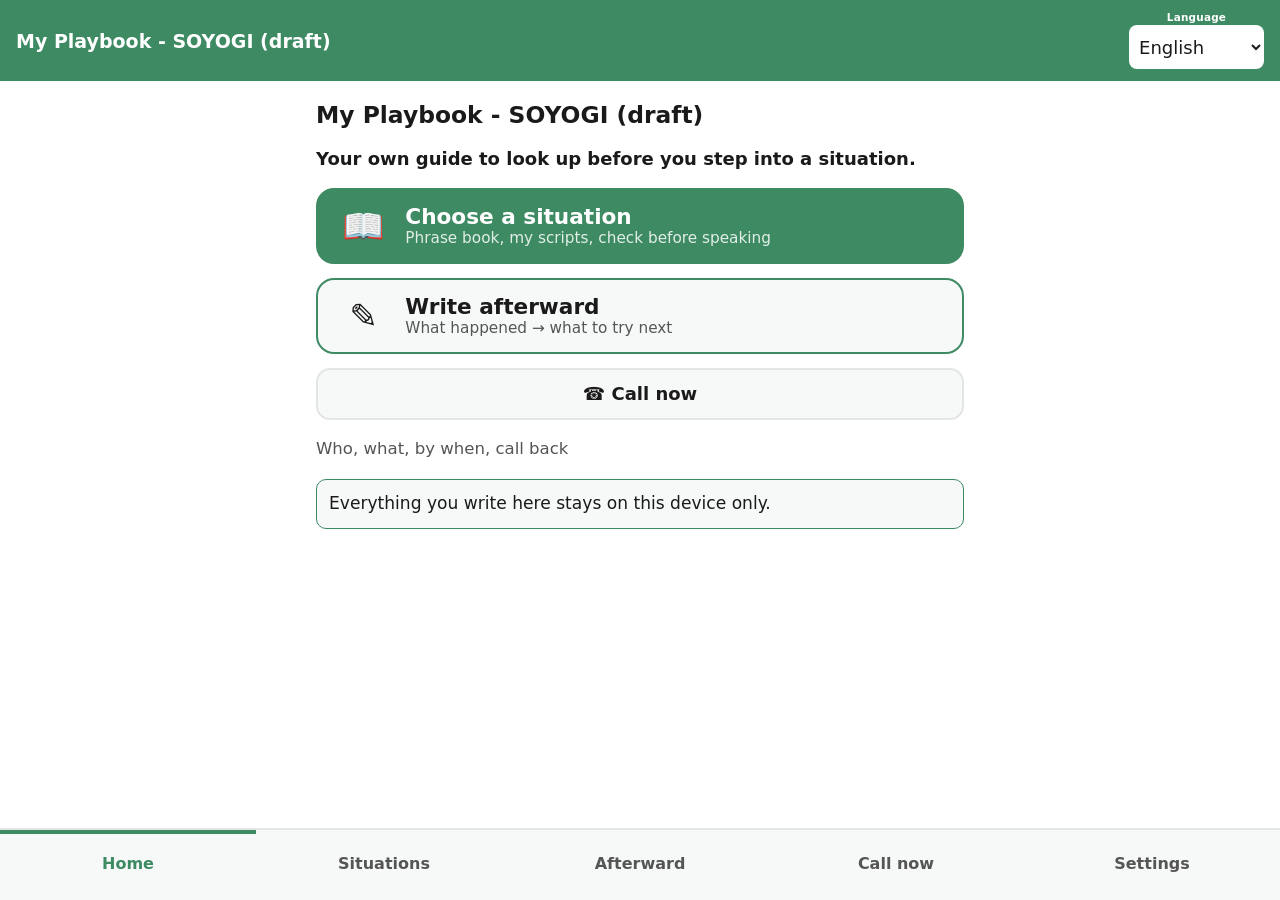
==== index.html @ 05b3d0b5 "web v0.3.0: 本体から同期 Co-Authored-By: Claude Opus 5.5 <noreply@anthropic.com>" ====
<!DOCTYPE html>
<html lang="ja">
<head>
<meta charset="UTF-8">
<meta name="viewport" content="width=device-width, initial-scale=1, viewport-fit=cover">
<meta name="theme-color" content="#2e9e6b">
<title>わたしの手引き帳(仮)</title>
<meta name="description" content="暗黙の言い方の辞典・場面ごとの自分用の台本・失敗と次に試すこと・いま電話のメモ。端末内のみ・オフライン・登録なし。">
<link rel="manifest" href="manifest.json">
<link rel="icon" href="icons/icon-192.png">
<link rel="apple-touch-icon" href="icons/icon-192.png">
<link rel="stylesheet" href="style.css">
</head>
<body class="fs0">
<header id="hd">
  <div id="hd-title">わたしの手引き帳(仮)</div>
  <div id="hd-right">
    <div id="lang-wrap">
      <span class="lang-label">Language</span>
      <select id="set-lang" aria-label="Language 言語">
        <option value="ja">日本語</option>
        <option value="en">English</option>
        <option value="de">Deutsch</option>
        <option value="fr">Français</option>
        <option value="es">Español</option>
        <option value="it">Italiano</option>
        <option value="pt">Português</option>
        <option value="nl">Nederlands</option>
        <option value="sv">Svenska</option>
        <option value="ko">한국어</option>
        <option value="zh">简体中文</option>
        <option value="ar">العربية</option>
      </select>
    </div>
  </div>
</header>

<main id="main">

  <!-- ホーム(screens/home.js が描く) -->
  <section id="scr-home" class="screen" data-scr="home"></section>

  <!-- ばめんを えらぶ(入口) → じてん / だいほん / 言う前の てんけん(ナビには置かず、ばめん画面から行く) -->
  <section id="scr-bamen" class="screen hidden" data-scr="bamen"></section>
  <section id="scr-dict" class="screen hidden" data-scr="dict"></section>
  <section id="scr-script" class="screen hidden" data-scr="script"></section>
  <section id="scr-precheck" class="screen hidden" data-scr="precheck"></section>
  <!-- あとで 書く(失敗と つぎ) / いま電話 -->
  <section id="scr-after" class="screen hidden" data-scr="after"></section>
  <section id="scr-call" class="screen hidden" data-scr="call"></section>

  <!-- せってい(共通シェル。文言は app.js の I18N_MAP が入れる) -->
  <section id="scr-set" class="screen hidden" data-scr="set">
    <h2 id="set-h-normal" class="sec-h"></h2>
    <div class="set-row"><span id="lbl-fs"></span><button id="btn-fs" class="set-btn"></button></div>
    <div class="set-row"><span id="lbl-theme"></span><button id="btn-theme" class="set-btn"></button></div>
    <div class="set-row"><span id="lbl-bgm"></span><button id="btn-bgm" class="set-btn"></button></div>
    <div class="set-row"><span id="lbl-sound"></span><button id="btn-sound" class="set-btn"></button></div>

    <!-- BUILDER: アプリ固有の設定行はここに足す(id は set-app-* で) -->
    <div id="set-app-rows"></div>

    <h2 id="set-h-backup" class="sec-h"></h2>
    <p id="bk-hint" class="hint"></p>
    <div class="bk-row">
      <button id="bk-export" class="set-btn"></button>
      <button id="bk-import" class="set-btn"></button>
    </div>
    <input id="bk-file" type="file" accept="application/json,.json" class="hidden">

    <p id="set-note" class="hint"></p>
    <p class="credit"><a id="link-privacy" href="privacy.html"></a></p>
    <p class="credit"><a id="about-credit" href="https://soudansoyogi.com/" target="_blank" rel="noopener"></a></p>
    <p id="about-ver" class="credit"></p>
  </section>

</main>

<nav id="navbar">
  <button id="nav-home" class="nav-btn active" data-scr="home"></button>
  <button id="nav-bamen" class="nav-btn" data-scr="bamen"></button>
  <button id="nav-after" class="nav-btn" data-scr="after"></button>
  <button id="nav-call" class="nav-btn" data-scr="call"></button>
  <button id="nav-set" class="nav-btn" data-scr="set"></button>
</nav>

<div id="toast" class="toast"></div>

<script src="audio.js"></script>
<script src="tap.js"></script>
<script src="i18n.js"></script>
<script src="photo.js"></script>
<script src="data/dict.ja.js"></script>
<script src="screens/router.js"></script>
<script src="screens/parts.js"></script>
<script src="screens/home.js"></script>
<script src="screens/bamen.js"></script>
<script src="screens/dict.js"></script>
<script src="screens/script.js"></script>
<script src="screens/precheck.js"></script>
<script src="screens/after.js"></script>
<script src="screens/call.js"></script>
<script src="app.js"></script>
</body>
</html>
---- style.css ----
/* わたしの手引き帳(仮) スタイル(そよぎアプリ・キット v1)
   ・そよぎブランド4色(明るい緑/水色/白/黒) = 4テーマ(body data-theme)
   ・シェルは縦フレックス(ヘッダー=上固定 / #main=スクロール / ナビ=下固定)。100dvh・特大文字でも下端まで届く
   ・大人の尊厳を保つ落ち着いたトーン。機能色のみ。でか文字・大ボタン(44px以上)・.pressing の沈み込み(tap.js連動)
   ・targetSdk36(エッジtoエッジ)のため上下左右に env(safe-area-inset-*)。画面の上下端に余白を持つ */
:root{
  --brand:#2e9e6b;
  --bg:#f2f7f3;
  --ink:#1a1a1a;
  --card:#ffffff;
  --line:#d7e5da;
  --sub:#555;
  --alert:#d43f3f;
  --ok:#2e9e6b;
}
body[data-theme="aqua"]{ --brand:#2b8fb5; --bg:#eff7fa; --line:#cfe5ee; }
body[data-theme="white"]{ --brand:#3d8a63; --bg:#ffffff; --card:#f7f9f8; --line:#e2e6e4; }
body[data-theme="dark"]{
  --brand:#43c08a; --bg:#191d1b; --card:#242a27; --ink:#f2f2f2; --line:#3a423e; --sub:#b5bdb8;
}

*{ box-sizing:border-box; -webkit-tap-highlight-color:transparent; }
html,body{ margin:0; }
body{
  font-family:"Hiragino Sans","Yu Gothic UI","Noto Sans JP",system-ui,sans-serif;
  background:var(--bg); color:var(--ink);
  line-height:1.6;
  height:100vh; height:100dvh;
  display:flex; flex-direction:column;
  overflow:hidden;
  -webkit-touch-callout:none;
}
body.fs0{ font-size:18px; }
body.fs1{ font-size:21px; }
body.fs2{ font-size:25px; }

/* ======== ヘッダー(chromeは固定19px=fs2でも肥大させない) ======== */
header#hd{
  background:var(--brand); color:#fff;
  padding:calc(12px + env(safe-area-inset-top)) max(16px, env(safe-area-inset-right)) 12px max(16px, env(safe-area-inset-left));
  font-weight:700; font-size:19px;
  display:flex; align-items:center; justify-content:space-between; gap:14px;
  flex-shrink:0; overflow:hidden;
  min-height:calc(72px + env(safe-area-inset-top));
}
#hd-title{ flex:1; min-width:2.5em; overflow:hidden; text-overflow:ellipsis; white-space:nowrap; }
#hd-right{ display:flex; align-items:flex-end; gap:14px; flex-shrink:0; }
#lang-wrap{ display:flex; flex-direction:column; align-items:center; gap:3px; flex-shrink:0; }
.lang-label{ font-size:.55em; font-weight:700; color:#fff; line-height:1; letter-spacing:.02em; }
#hd #set-lang{
  min-height:44px; font-size:.95em; font-family:inherit;
  border:none; border-radius:8px; padding:2px 6px;
  background:#fff; color:#1a1a1a;
}
.hd-btn{
  min-height:44px; min-width:44px; padding:0 10px;
  border:none; border-radius:8px; background:rgba(255,255,255,.22); color:#fff;
  font-size:1em; font-family:inherit; font-weight:700;
}

/* ======== 本文(ここだけスクロール) ======== */
#main{
  flex:1 1 auto; min-height:0; overflow-y:auto;
  -webkit-overflow-scrolling:touch;
  width:100%; max-width:680px; margin:0 auto;
  padding:16px max(16px, env(safe-area-inset-right)) 24px max(16px, env(safe-area-inset-left));
}
.screen.hidden, .hidden, [hidden]{ display:none !important; }
.scr-title{ font-size:1.3em; margin:0 0 10px; }
.sec-h{ font-size:1.05em; margin:24px 0 8px; }
.hint{ color:var(--sub); font-size:.92em; }
.note{
  background:var(--card); border:1.5px solid var(--brand); border-radius:10px;
  padding:10px 12px; color:var(--ink); font-size:.95em; margin:0 0 10px;
}
.tagline{ font-weight:700; margin:4px 0 14px; }

/* ======== 共通部品 ======== */
.big-btn{
  display:flex; align-items:center; gap:16px; width:100%; font-size:1em;
  min-height:76px; padding:14px 20px; margin:0 0 14px;
  border:2px solid var(--brand); background:var(--card); color:var(--ink);
  border-radius:18px; font-family:inherit; text-align:left;
}
.big-btn .ico{ font-size:1.9em; line-height:1; flex:none; width:1.5em; text-align:center; }
.big-btn .lbl{ font-size:1.2em; font-weight:700; }
.big-btn.primary{ background:var(--brand); color:#fff; }
.big-btn.alert{ border-color:var(--alert); }
.big-btn.huge{ min-height:40vh; min-height:40dvh; justify-content:center; text-align:center; font-size:1.3em; }
.grid2{ display:grid; grid-template-columns:1fr 1fr; gap:12px; }
.grid2 .big-btn{ flex-direction:column; justify-content:center; text-align:center; margin:0; min-height:120px; }
.card{
  background:var(--card); border:2px solid var(--line); border-radius:16px;
  padding:12px 14px; margin:0 0 12px;
}
.card.tappable{ border-color:var(--brand); }
.row{ display:flex; align-items:center; gap:10px; }
.row.between{ justify-content:space-between; }
.btn{
  min-height:52px; min-width:52px; padding:0 18px;
  display:inline-flex; align-items:center; justify-content:center; gap:8px;
  border:2px solid var(--line); background:var(--card); color:var(--ink);
  border-radius:14px; font-family:inherit; font-size:1em; font-weight:700;
}
.btn.primary{ border-color:var(--brand); background:var(--brand); color:#fff; }
.btn.danger{ border-color:#cc3b30; color:#cc3b30; }
body[data-theme="dark"] .btn.danger{ border-color:#ef9a9a; color:#ef9a9a; }
.btn.wide{ width:100%; }
.btn-row{ display:flex; gap:10px; flex-wrap:wrap; margin:10px 0; }
.btn-row .btn{ flex:1; }
.field{ margin:12px 0; }
.field label{ display:block; font-weight:700; margin:0 0 4px; }
.field input[type="text"], .field input[type="number"], .field input[type="date"], .field input[type="time"], .field textarea, .field select{
  width:100%; font-size:1em; font-family:inherit;
  padding:10px; border:2px solid var(--line); border-radius:10px;
  background:var(--card); color:var(--ink);
}
.field textarea{ resize:vertical; min-height:2.6em; }
.list{ margin:0; padding:0; list-style:none; }
.list li{
  background:var(--card); border:2px solid var(--line); border-radius:12px;
  padding:10px 12px; margin:0 0 8px; min-height:52px;
  display:flex; align-items:center; gap:10px;
}
.list li .grow{ flex:1; min-width:0; overflow-wrap:anywhere; }
.chips{ display:flex; flex-wrap:wrap; gap:8px; }
.chip{
  min-height:44px; padding:6px 14px; border-radius:999px;
  border:2px solid var(--line); background:var(--card); color:var(--ink);
  font-family:inherit; font-size:.95em; font-weight:700;
}
.chip.on{ border-color:var(--brand); background:var(--brand); color:#fff; }
.empty{ color:var(--sub); text-align:center; padding:20px 8px; }
.photo-thumb{ width:64px; height:64px; object-fit:cover; border-radius:10px; background:var(--bg); flex:none; }
.photo-big{ width:100%; max-width:min(90vw,420px); aspect-ratio:1/1; object-fit:contain; border-radius:16px; background:var(--card); border:2px solid var(--line); display:block; margin:0 auto; }

/* ======== でか文字・見せる(全画面) ======== */
.ov{
  position:fixed; inset:0; z-index:300; background:var(--bg); color:var(--ink);
  overflow-y:auto; -webkit-overflow-scrolling:touch;
  padding:calc(20px + env(safe-area-inset-top)) max(16px, env(safe-area-inset-right))
          calc(96px + env(safe-area-inset-bottom)) max(16px, env(safe-area-inset-left));
}
.ov.show-white{ background:#fff; color:#1a1a1a; }
.ov.show-black{ background:#000; color:#fff; }
.ov-close{
  position:fixed; min-height:64px; z-index:301;
  bottom:calc(16px + env(safe-area-inset-bottom));
  left:max(16px, env(safe-area-inset-left)); right:max(16px, env(safe-area-inset-right));
  background:var(--brand); color:#fff; border:none; border-radius:12px;
  font-size:1.2em; font-weight:700; font-family:inherit;
}
.show-head{ font-size:1.3em; font-weight:800; border:3px solid var(--brand); border-radius:12px; padding:12px; text-align:center; }
.show-block{ margin-top:18px; }
.show-label{ font-size:.9em; color:var(--sub); font-weight:700; }
.show-value{ font-size:1.9em; font-weight:800; line-height:1.35; background:var(--card); border-radius:10px; padding:10px 12px; overflow-wrap:anywhere; }
.step-text{ font-size:2em; font-weight:800; line-height:1.4; text-align:center; margin:12vh 0 24px; overflow-wrap:anywhere; }
.call-btn{
  display:block; margin-top:10px; min-height:64px; line-height:64px;
  background:#2e9e6b; color:#fff; text-align:center;
  font-size:1.3em; font-weight:800; border-radius:12px; text-decoration:none;
}

/* ======== せってい ======== */
.set-row{
  display:flex; justify-content:space-between; align-items:center;
  min-height:56px; gap:12px; border-bottom:1px solid var(--line);
}
.set-btn{
  min-width:120px; min-height:48px; font-size:1em; font-family:inherit;
  border:2px solid var(--brand); background:var(--card); color:var(--ink);
  border-radius:10px;
}
select{ min-height:48px; font-size:1em; font-family:inherit; }
.bk-row{ display:flex; gap:12px; }
.bk-row .set-btn{ flex:1; }
input[type="file"].hidden{ display:none; }
.credit{ color:var(--sub); margin-top:20px; text-align:center; }
.credit a{ color:var(--brand); text-decoration:underline; display:inline-block; padding:8px 4px; }

/* ======== ナビ(下固定・最大6) ======== */
#navbar{
  flex-shrink:0; display:flex;
  background:var(--card); border-top:2px solid var(--line);
  padding-bottom:max(6px, env(safe-area-inset-bottom));
  padding-left:env(safe-area-inset-left); padding-right:env(safe-area-inset-right);
}
.nav-btn{
  flex:1; min-height:64px; min-width:44px; border:none; background:none;
  font-size:clamp(12px, 3.6vw, 16px); line-height:1.25; word-break:keep-all; font-weight:700; font-family:inherit; color:var(--sub);
  border-top:4px solid transparent; padding:4px 2px;
}
.nav-btn.active{ color:var(--brand); border-top-color:var(--brand); }
.nav-btn.hidden{ display:none; }

/* tap.js の押下フィードバック */
.pressing{ transform:scale(.97); filter:brightness(.92); }

/* トースト */
.toast{
  position:fixed; bottom:calc(96px + env(safe-area-inset-bottom)); left:50%; transform:translateX(-50%);
  background:#333; color:#fff; padding:10px 18px; border-radius:999px;
  opacity:0; transition:opacity .25s; pointer-events:none; z-index:400; max-width:88%; width:max-content;
}
.toast.show{ opacity:1; }

/* ======== わたしの手引き帳 固有(シェルの変更点として README に記載) ======== */
.big-btn .txt{ display:flex; flex-direction:column; min-width:0; }
.big-btn .sub{ font-size:.85em; font-weight:400; color:var(--sub); }
.big-btn.primary .sub{ color:rgba(255,255,255,.85); }
.pre{ white-space:pre-wrap; }
.dict-word{ font-weight:700; font-size:1.05em; overflow-wrap:anywhere; }
.dict-head{ font-size:1.5em; margin:8px 0; }
.dict-text{ margin:4px 0 0; font-size:1.05em; }
.dict-maybe{ margin:4px 0 0; padding-left:1.2em; }
.dict-maybe li{ margin:0 0 4px; }
.pre-answer{ font-size:1.25em; font-weight:700; line-height:1.4; background:var(--card); border-radius:10px; padding:10px 12px; overflow-wrap:anywhere; }
.field input.call-input{ font-size:1.35em; font-weight:700; letter-spacing:.04em; }

/* ======== 写真の取り込みとトリミング(photo.js) ======== */
.photo-ov{
  position:fixed; inset:0; z-index:350; background:var(--bg); color:var(--ink);
  display:flex; flex-direction:column; align-items:center; overflow-y:auto;
  padding:calc(20px + env(safe-area-inset-top)) 16px calc(24px + env(safe-area-inset-bottom));
}
.photo-ov-title{ font-size:1.18em; font-weight:700; margin:0 0 6px; text-align:center; }
.photo-ov-hint{ color:var(--sub); font-size:.92em; text-align:center; margin:0 0 14px; max-width:22em; }
.photo-crop-canvas{
  width:min(80vw,300px); height:min(80vw,300px); max-width:300px; max-height:300px;
  border-radius:12px; border:2px solid var(--brand); background:#000; touch-action:none; display:block;
}
.photo-dpad{ display:grid; grid-template-columns:repeat(3,52px); grid-template-rows:repeat(3,52px); gap:6px; margin:14px 0 6px; justify-content:center; }
.photo-nudge{ min-width:52px; min-height:52px; border:2px solid var(--line); background:var(--card); color:var(--ink); border-radius:12px; font-size:1.2em; font-family:inherit; }
.photo-nudge.spacer{ border:none; background:none; }
.photo-zoom-row{ display:flex; align-items:center; gap:10px; width:100%; max-width:340px; margin:8px 0 2px; }
.photo-zoom-row input[type="range"]{ flex:1; min-height:44px; accent-color:var(--brand); }
.photo-row{ display:flex; gap:12px; justify-content:center; flex-wrap:wrap; width:100%; max-width:420px; margin-top:12px; }
.photo-file{ display:none; }
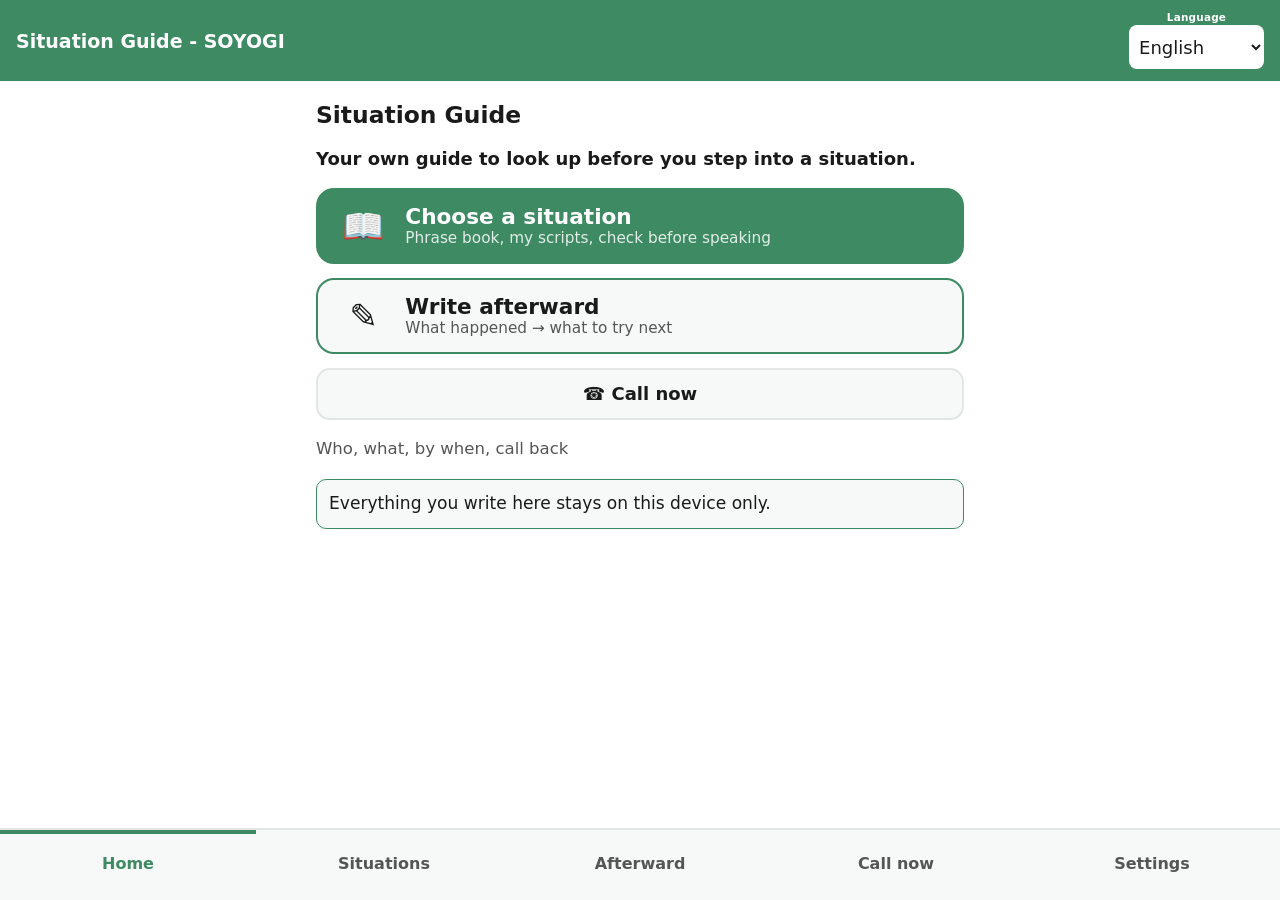
==== commit 9b6a755d: "web v0.4.0: 本体から同期 Co-Authored-By: Claude Opus 5.5 <noreply@anthropic.com>" ====
--- a/index.html
+++ b/index.html
@@ -4,7 +4,7 @@
 <meta charset="UTF-8">
 <meta name="viewport" content="width=device-width, initial-scale=1, viewport-fit=cover">
 <meta name="theme-color" content="#2e9e6b">
-<title>わたしの手引き帳(仮)</title>
+<title>場面の手引き・そよぎ</title>
 <meta name="description" content="暗黙の言い方の辞典・場面ごとの自分用の台本・失敗と次に試すこと・いま電話のメモ。端末内のみ・オフライン・登録なし。">
 <link rel="manifest" href="manifest.json">
 <link rel="icon" href="icons/icon-192.png">
@@ -13,7 +13,7 @@
 </head>
 <body class="fs0">
 <header id="hd">
-  <div id="hd-title">わたしの手引き帳(仮)</div>
+  <div id="hd-title">場面の手引き・そよぎ</div>
   <div id="hd-right">
     <div id="lang-wrap">
       <span class="lang-label">Language</span>
--- a/style.css
+++ b/style.css
@@ -1,4 +1,4 @@
-/* わたしの手引き帳(仮) スタイル(そよぎアプリ・キット v1)
+/* 場面の手引き・そよぎ スタイル(そよぎアプリ・キット v1)
    ・そよぎブランド4色(明るい緑/水色/白/黒) = 4テーマ(body data-theme)
    ・シェルは縦フレックス(ヘッダー=上固定 / #main=スクロール / ナビ=下固定)。100dvh・特大文字でも下端まで届く
    ・大人の尊厳を保つ落ち着いたトーン。機能色のみ。でか文字・大ボタン(44px以上)・.pressing の沈み込み(tap.js連動)
@@ -204,7 +204,7 @@
 }
 .toast.show{ opacity:1; }
 
-/* ======== わたしの手引き帳 固有(シェルの変更点として README に記載) ======== */
+/* ======== 場面の手引き 固有(シェルの変更点として README に記載) ======== */
 .big-btn .txt{ display:flex; flex-direction:column; min-width:0; }
 .big-btn .sub{ font-size:.85em; font-weight:400; color:var(--sub); }
 .big-btn.primary .sub{ color:rgba(255,255,255,.85); }
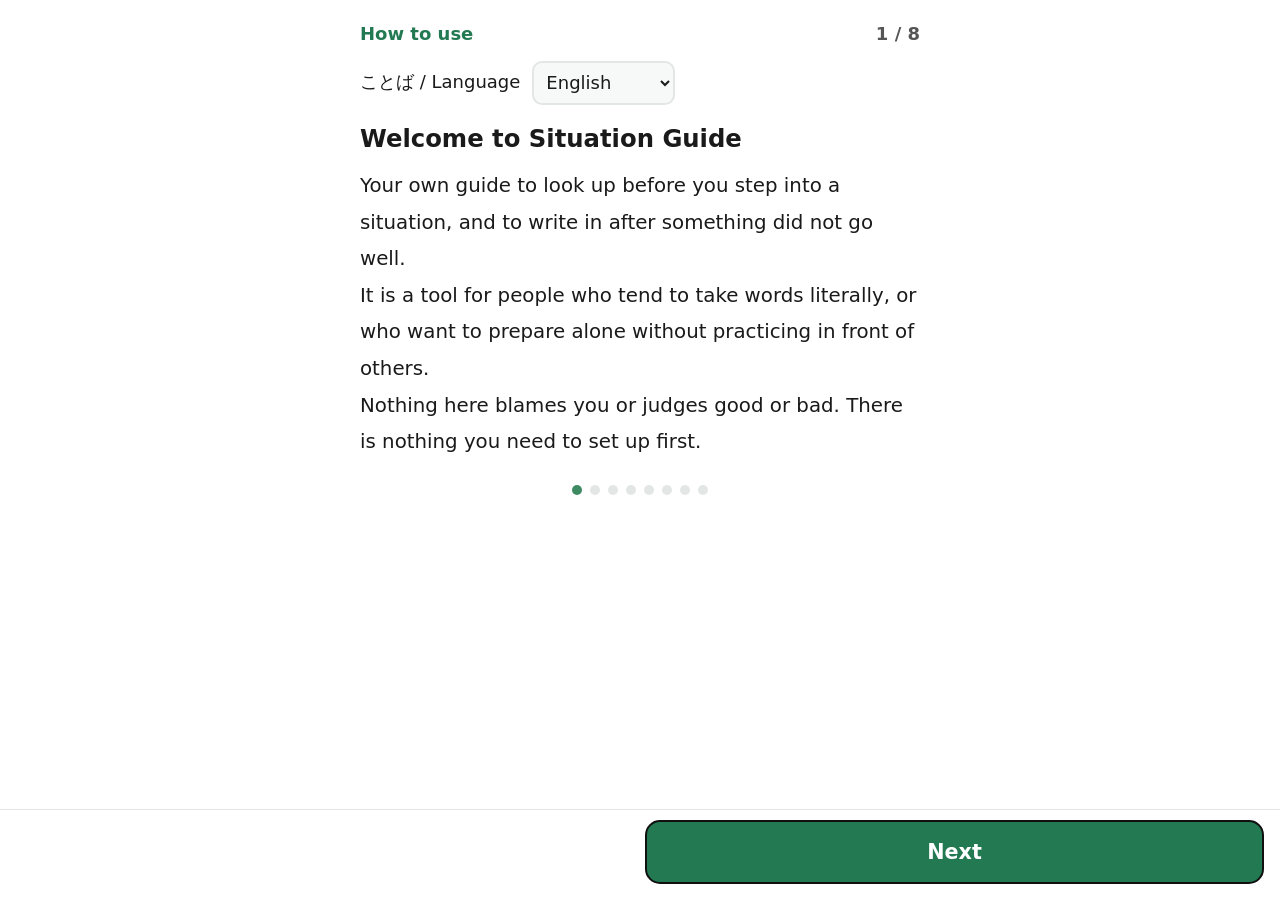
==== commit c24a5a16: "web v0.4.7: 本体から同期 Co-Authored-By: Claude Opus 5.5 <noreply@anthropic.com>" ====
--- a/index.html
+++ b/index.html
@@ -60,6 +60,9 @@
     <!-- BUILDER: アプリ固有の設定行はここに足す(id は set-app-* で) -->
     <div id="set-app-rows"></div>
 
+    <!-- はじめての つかいかた を もう一度(app.js openGuide・GUIDE_AGAIN=false なら隠す) -->
+    <div id="set-guide-row" class="set-row"><span id="lbl-guide"></span><button id="btn-guide" class="set-btn"></button></div>
+
     <h2 id="set-h-backup" class="sec-h"></h2>
     <p id="bk-hint" class="hint"></p>
     <div class="bk-row">
--- a/style.css
+++ b/style.css
@@ -196,6 +196,17 @@
 /* tap.js の押下フィードバック */
 .pressing{ transform:scale(.97); filter:brightness(.92); }
 
+/* アプリの中の確かめの窓(app.js askBox・Play版だけ・2026-09-29)。重ねた画面・写真の切りとりより上、トーストより下 */
+.ov.ask-ov{
+  z-index:360; background:rgba(0,0,0,.55); display:flex; align-items:center; justify-content:center;
+  padding:calc(16px + env(safe-area-inset-top)) max(16px, env(safe-area-inset-right))
+          calc(16px + env(safe-area-inset-bottom)) max(16px, env(safe-area-inset-left));
+}
+.ask-box{ background:var(--card); color:var(--ink); border:2px solid var(--line); border-radius:16px; padding:20px 16px 16px; width:min(100%, 460px); max-height:100%; overflow-y:auto; }
+.ask-msg{ font-size:1.15em; font-weight:700; line-height:1.55; margin:0 0 18px; word-break:keep-all; overflow-wrap:anywhere; white-space:pre-wrap; }   /* 分かち書きの空白で折る(語の途中で切らない) */
+.ask-row{ display:flex; flex-wrap:wrap; gap:10px; }
+.ask-row .btn{ flex:1 1 7em; min-height:56px; font-size:1.1em; }
+
 /* トースト */
 .toast{
   position:fixed; bottom:calc(96px + env(safe-area-inset-bottom)); left:50%; transform:translateX(-50%);
@@ -216,6 +227,45 @@
 .dict-maybe li{ margin:0 0 4px; }
 .pre-answer{ font-size:1.25em; font-weight:700; line-height:1.4; background:var(--card); border-radius:10px; padding:10px 12px; overflow-wrap:anywhere; }
 .field input.call-input{ font-size:1.35em; font-weight:700; letter-spacing:.04em; }
+/* 右から左(ar)でも大ボタンの文字は行の始まりにそろえる */
+.big-btn{ text-align:start; }
+/* 一覧: ＋ボタン・場面タグ・項目の間をあける / 長い題は3行で切る(開けば全文) */
+.chips{ margin:10px 0 12px; }
+.list .dict-word{ display:-webkit-box; -webkit-box-orient:vertical; -webkit-line-clamp:3; line-clamp:3; overflow:hidden; }
+.list .grow .hint{ display:-webkit-box; -webkit-box-orient:vertical; -webkit-line-clamp:2; line-clamp:2; overflow:hidden; }
+/* 章の書き出し(全画面) */
+.exp-btn{ margin-top:6px; }
+.ov .note{ margin:12px 0; }
+.exp-text{
+  display:block; width:100%; min-height:12em; margin:0 0 12px; resize:vertical;
+  font-size:1em; font-family:inherit; line-height:1.5; padding:10px;
+  border:2px solid var(--line); border-radius:10px; background:var(--card); color:var(--ink);
+}
+/* くろ: 明るい緑の上の白い字は読みにくい(2.3:1)ので、緑の上の字だけ濃い色にする(約7:1。ブランド色そのものは変えない) */
+body[data-theme="dark"] header#hd,
+body[data-theme="dark"] .lang-label,
+body[data-theme="dark"] .btn.primary,
+body[data-theme="dark"] .chip.on,
+body[data-theme="dark"] .big-btn.primary,
+body[data-theme="dark"] .big-btn.primary .sub,
+body[data-theme="dark"] .ov-close{ color:#10261b; }
+/* 文字用の緑(--brand-ink・2026-09-29 点検 tebiki-18): 明るい3テーマでは、白い字を載せる緑の地(ヘッダー・主ボタン・えらんだタグ・とじる)と、
+   緑を文字色に使う所(下ナビの選択中・リンク)だけ濃い緑にする(白い字と 5.3:1 / みずいろ 5.6:1)。
+   枠・線・飾りは --brand のまま(塗りつぶしのボタンの縁は地と同じ色にして、明るい緑の輪を出さない)。
+   くろ は --brand のまま(緑の地の上の字を濃い色にしているので、上の規則がそのまま効く) */
+:root{ --brand-ink:#237a52; }
+body[data-theme="aqua"]{ --brand-ink:#1f6f8f; }
+body[data-theme="white"]{ --brand-ink:#237a52; }
+body[data-theme="dark"]{ --brand-ink:var(--brand); }
+header#hd{ background:var(--brand-ink); }
+.big-btn.primary, .btn.primary, .chip.on{ background:var(--brand-ink); border-color:var(--brand-ink); }
+.ov-close{ background:var(--brand-ink); }
+.nav-btn.active{ color:var(--brand-ink); }
+.credit a{ color:var(--brand-ink); }
+/* 大ボタンの小さな説明: 白を少し抑えるのは残し、濃い緑の上で 4.5:1 を超える濃さに(.85 → .92) */
+.big-btn.primary .sub{ color:rgba(255,255,255,.92); }
+/* 入力欄の例文(placeholder): ブラウザ既定の灰色は しろ で 4.4:1・くろ で 3.2:1 なので、補足の文字と同じ色にする */
+.field input::placeholder, .field textarea::placeholder{ color:var(--sub); opacity:1; }
 
 /* ======== 写真の取り込みとトリミング(photo.js) ======== */
 .photo-ov{
@@ -236,3 +286,24 @@
 .photo-zoom-row input[type="range"]{ flex:1; min-height:44px; accent-color:var(--brand); }
 .photo-row{ display:flex; gap:12px; justify-content:center; flex-wrap:wrap; width:100%; max-width:420px; margin-top:12px; }
 .photo-file{ display:none; }
+
+/* はじめての つかいかた(app.js openGuide・2026-09-30)。🔴この節はファイルの最後に置く(patch_guide.js がここから最後までを写す)。
+   ほかの重ねた画面より上・確かめの窓より下。ボタンは下に固定した帯(地の色つき=長いページでも本文が透けない) */
+.ov.guide-ov{ z-index:350; padding-bottom:calc(128px + env(safe-area-inset-bottom)); }
+.guide-box{ width:min(100%, 560px); margin:0 auto; }
+.guide-top{ display:flex; justify-content:space-between; align-items:baseline; gap:12px; }
+.guide-title{ margin:0; font-weight:800; color:var(--brand-ink, var(--brand)); }
+.guide-step{ margin:0; color:var(--sub); font-weight:700; white-space:nowrap; unicode-bidi:isolate; }   /* 向きは app.js が dir で決める(ar で「8 / 1」にしない) */
+.guide-lang{ display:flex; align-items:center; flex-wrap:wrap; gap:8px 12px; margin:12px 0 0; }
+.guide-lang select{ min-height:44px; font-size:1em; font-family:inherit; border:2px solid var(--line); border-radius:10px; background:var(--card); color:var(--ink); padding:2px 8px; }
+.guide-h{ font-size:1.35em; line-height:1.45; margin:16px 0 12px; word-break:keep-all; overflow-wrap:anywhere; }
+.guide-p{ font-size:1.1em; line-height:1.85; margin:0; white-space:pre-line; word-break:keep-all; overflow-wrap:anywhere; }
+.guide-dots{ display:flex; justify-content:center; flex-wrap:wrap; gap:8px; margin:24px 0 0; }
+.guide-dot{ width:10px; height:10px; border-radius:50%; background:var(--line); }
+.guide-dot.on{ background:var(--brand); }
+.guide-row{
+  position:fixed; z-index:351; display:flex; gap:10px; left:0; right:0; bottom:0;
+  padding:10px max(16px, env(safe-area-inset-right)) calc(16px + env(safe-area-inset-bottom)) max(16px, env(safe-area-inset-left));
+  background:var(--bg); border-top:1px solid var(--line);
+}
+.guide-row .btn{ flex:1 1 0; min-width:0; min-height:64px; font-size:1.15em; }
